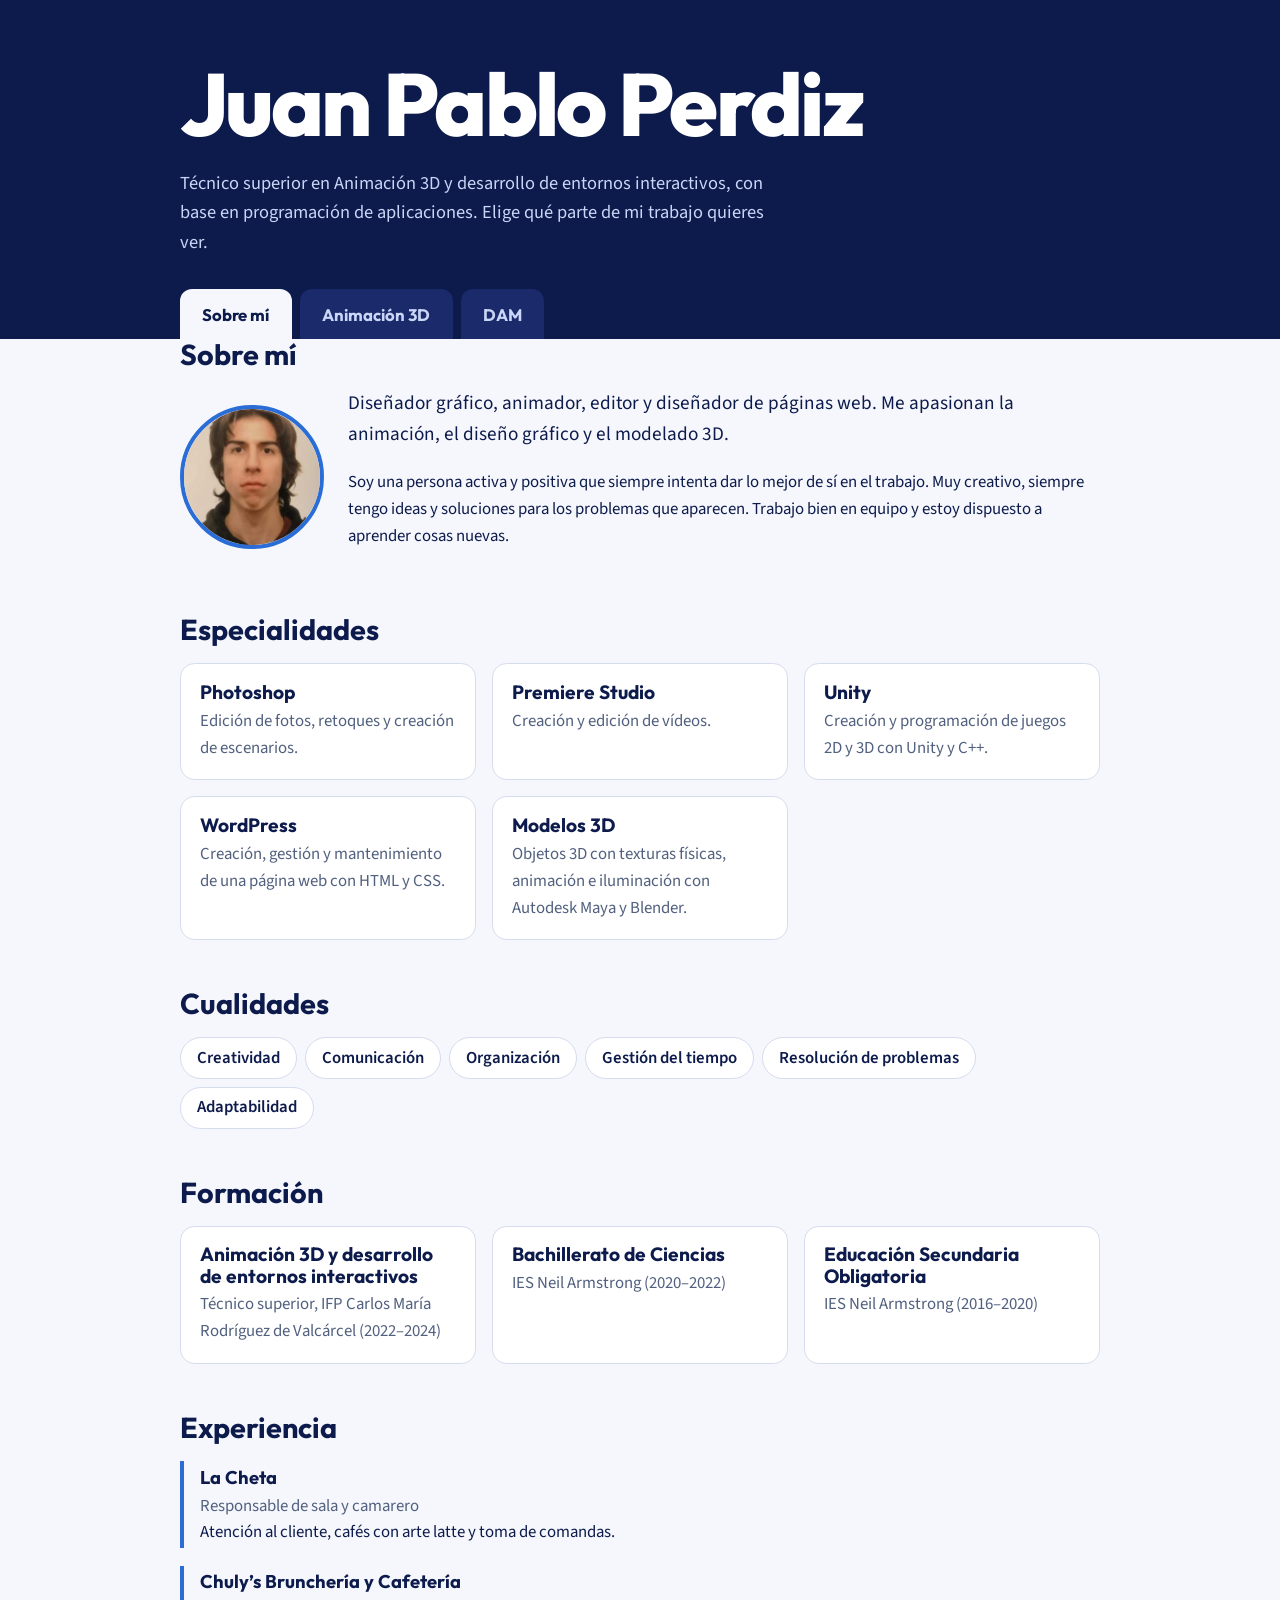
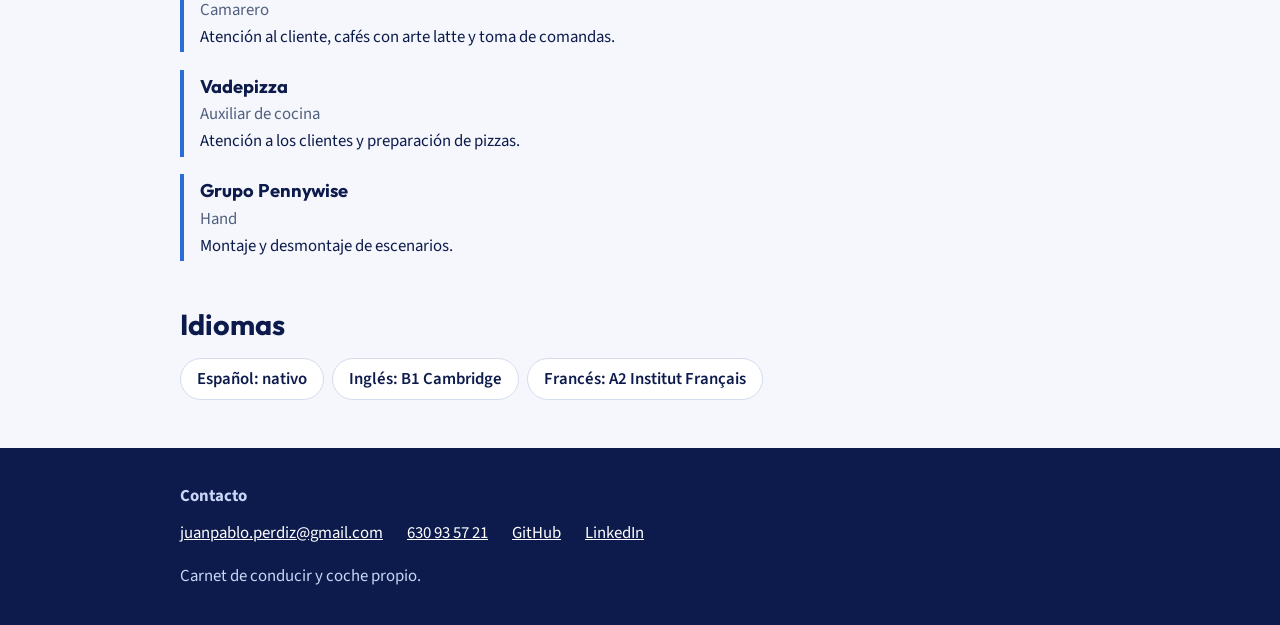
==== index.html @ 3cbb6562 "CAmbio nombre" ====
<!DOCTYPE html>
<html lang="es">
<head>
<meta charset="utf-8">
<meta name="viewport" content="width=device-width, initial-scale=1, viewport-fit=cover">
<title>Juan Pablo Perdiz – Portfolio</title>
<link rel="preconnect" href="https://fonts.googleapis.com">
<link href="https://fonts.googleapis.com/css2?family=Outfit:wght@500;700;800&family=Source+Sans+3:wght@400;600&display=swap" rel="stylesheet">
<style>
:root{
  --bg:#f5f7fc;--surface:#fff;--ink:#0d1b4c;--muted:#51607f;--line:#d5dcee;
  --blue:#2a6dd6;--navy:#0d1b4c;--on-navy:#fff;
  --ok-bg:#d6f5df;--ok:#1b7a3a;--bad-bg:#fbdcdc;--bad:#b42323;--warn-bg:#fdeccb;--warn:#9a6a00;
  color-scheme:light;
  box-sizing:border-box;padding-top:env(safe-area-inset-top,0px);padding-bottom:env(safe-area-inset-bottom,0px);
}
@media (prefers-color-scheme:dark){:root:not([data-theme="light"]){
  --bg:#0a1130;--surface:#121c45;--ink:#eaf0ff;--muted:#a3b0d4;--line:#27346b;
  --blue:#6ea2ff;--navy:#050a20;--on-navy:#fff;
  --ok-bg:#12351f;--ok:#7be3a0;--bad-bg:#3d1717;--bad:#ff9b9b;--warn-bg:#3b2d0c;--warn:#ffd37a;
  color-scheme:dark;}}
:root[data-theme="dark"]{--bg:#0a1130;--surface:#121c45;--ink:#eaf0ff;--muted:#a3b0d4;--line:#27346b;--blue:#6ea2ff;--navy:#050a20;--ok-bg:#12351f;--ok:#7be3a0;--bad-bg:#3d1717;--bad:#ff9b9b;--warn-bg:#3b2d0c;--warn:#ffd37a;color-scheme:dark}
*{box-sizing:border-box}
html{scroll-padding-top:env(safe-area-inset-top,0px)}
body{margin:0;background:var(--bg);color:var(--ink);font:400 1.05rem/1.6 "Source Sans 3",system-ui,sans-serif}
h1,h2,h3{font-family:Outfit,system-ui,sans-serif;line-height:1.1;margin:0}
a{color:var(--blue)}
:focus-visible{outline:3px solid var(--blue);outline-offset:3px}
.wrap{max-width:60rem;margin:0 auto;padding:0 1.25rem}
header.hero{background:var(--navy);color:var(--on-navy);padding:3.5rem 0 0}
.hero h1{font-weight:800;font-size:clamp(2.6rem,9vw,5.5rem);letter-spacing:-.03em}
.hero p{max-width:38rem;color:#c9d6f7;margin:1rem 0 2rem;font-size:1.15rem}
.tabs{display:flex;gap:.5rem;flex-wrap:wrap}
.tab{font:700 1.05rem Outfit,sans-serif;padding:.9rem 1.4rem;border:0;border-radius:.75rem .75rem 0 0;background:#1a2a6a;color:#c9d6f7;cursor:pointer}
.tab[aria-selected="true"]{background:var(--bg);color:var(--ink)}
main{padding:2.5rem 0 1rem}
section{margin:0 0 3rem}
h2{font-size:1.8rem;margin-bottom:1.1rem}
h3{font-size:1.2rem}
.lead{font-size:1.2rem;max-width:42rem}
.grid{display:grid;gap:1rem;grid-template-columns:repeat(auto-fit,minmax(15rem,1fr))}
.box{background:var(--surface);border:1px solid var(--line);border-radius:.9rem;padding:1.1rem 1.2rem}
.box p{margin:.3rem 0 0;color:var(--muted)}
.chips{display:flex;flex-wrap:wrap;gap:.5rem;padding:0;list-style:none;margin:0}
.chips li{background:var(--surface);border:1px solid var(--line);border-radius:2rem;padding:.4rem 1rem;font-weight:600}
.job{border-left:4px solid var(--blue);padding:.1rem 0 .1rem 1rem;margin-bottom:1.1rem}
.job b{font-family:Outfit,sans-serif;font-size:1.15rem}
.job span{display:block;color:var(--muted)}
.project{background:var(--surface);border:1px solid var(--line);border-radius:1.2rem;padding:1.6rem}
.project h3{font-size:1.7rem;margin-bottom:.4rem}
.cols{display:grid;gap:2rem;grid-template-columns:repeat(auto-fit,minmax(18rem,1fr));margin-top:1.4rem}
.cols h4{font:700 1.1rem Outfit,sans-serif;margin:0 0 .4rem}
.cols ul{margin:0;padding-left:1.1rem}
.cols li{margin-bottom:.35rem}
.btn{display:inline-block;background:var(--blue);color:#fff;text-decoration:none;font:700 1rem Outfit,sans-serif;padding:.8rem 1.4rem;border-radius:.7rem;border:0;cursor:pointer}
.demo{margin-top:1.6rem;background:var(--bg);border:1px dashed var(--line);border-radius:1rem;padding:1.1rem}
.demo>p{margin:0 0 .8rem;color:var(--muted);font-size:.95rem}
.card{display:flex;align-items:center;justify-content:space-between;gap:1rem;background:var(--surface);border:1px solid var(--line);border-radius:10px;padding:.8rem 1.1rem;margin-bottom:.6rem}
.card b{font:700 1.1rem Outfit,sans-serif}
.card small{display:block;color:var(--muted)}
.card .r{display:flex;flex-direction:column;align-items:flex-end;gap:.5rem}
.badge{border-radius:1rem;padding:.15rem .7rem;font-weight:700;font-size:.9rem}
.b-ok{background:var(--ok-bg);color:var(--ok)}.b-bad{background:var(--bad-bg);color:var(--bad)}.b-warn{background:var(--warn-bg);color:var(--warn)}
.card button{background:#2f6fdb;color:#fff;border:0;border-radius:.4rem;padding:.35rem .8rem;font:600 .9rem "Source Sans 3",sans-serif;cursor:pointer}
dialog{border:1px solid var(--line);border-radius:1rem;background:var(--surface);color:var(--ink);padding:1.4rem;width:min(22rem,90vw)}
dialog::backdrop{background:rgba(5,10,32,.55)}
dialog dl{display:grid;grid-template-columns:auto 1fr;gap:.4rem 1rem;margin:1rem 0}
dialog dt{font-weight:700}dialog dd{margin:0}
footer{background:var(--navy);color:#c9d6f7;padding:2.2rem 0}
footer a{color:#fff}
footer ul{list-style:none;padding:0;margin:.6rem 0 0;display:flex;gap:1.5rem;flex-wrap:wrap}
[hidden]{display:none!important}
@media (prefers-reduced-motion:no-preference){.panel:not([hidden]){animation:in .25s ease-out}@keyframes in{from{opacity:0}to{opacity:1}}}
.me{display:grid;gap:1.5rem;grid-template-columns:auto 1fr;align-items:center}
.me img{width:9rem;height:9rem;object-fit:cover;border-radius:50%;border:4px solid var(--blue)}
@media(max-width:34rem){.me{grid-template-columns:1fr}}
.gal{display:grid;gap:.8rem;grid-template-columns:repeat(auto-fill,minmax(14rem,1fr));margin:1rem 0 0}
.gal.shots{grid-template-columns:repeat(auto-fill,minmax(16rem,1fr))}
.gal figure,.pair{margin:0}
.gal img{width:100%;height:12rem;object-fit:cover;border-radius:.7rem;border:1px solid var(--line);cursor:zoom-in;display:block;background:var(--surface)}
.gal.tall img{height:16rem;object-fit:contain;background:#fff}
.pairs{display:grid;gap:1rem;grid-template-columns:repeat(auto-fit,minmax(20rem,1fr));margin-top:1rem}
.pair{display:grid;grid-template-columns:1fr 1fr;gap:.5rem}
.pair span{display:block;font:700 .95rem Outfit,sans-serif;margin-bottom:.25rem}
.pair img{width:100%;height:9rem;object-fit:cover;border-radius:.6rem;cursor:zoom-in;display:block}
.sub{margin:2.2rem 0 .2rem;font-size:1.4rem}
.sub+p{margin:.2rem 0 0;color:var(--muted)}
dialog.lb{width:min(64rem,96vw);padding:.6rem;background:var(--surface)}
dialog.lb img{width:100%;max-height:80vh;object-fit:contain;display:block;border-radius:.6rem}
dialog.lb button{margin-top:.6rem}
.hp{--hbg:#e9e7ff;--hcard:#fff;--hline:#0d1b4c;--hsh:#0d1b4c;--hbox:#ece9ff;background:var(--hbg);padding:1.4rem;border-radius:1.4rem;display:grid;gap:1.6rem}
@media (prefers-color-scheme:dark){:root:not([data-theme="light"]) .hp{--hbg:#171347;--hcard:#121c45;--hline:#8fa6ff;--hsh:#050a20;--hbox:#1b2660}}
.hp-t{font-size:clamp(1.8rem,5vw,2.6rem);margin:.2rem .2rem 0}
.hc{background:var(--hcard);border:2px solid var(--hline);border-radius:1.2rem;box-shadow:7px 7px 0 var(--hsh);padding:1.5rem 1.6rem}
.hc h4{font:800 1.6rem Outfit,sans-serif;margin:0 0 .6rem}
.hc p{margin:.4rem 0}
.hb3{display:grid;gap:1rem;grid-template-columns:repeat(auto-fit,minmax(13rem,1fr));margin-top:.8rem}
.hb3>div{background:var(--hbox);border:1.5px solid var(--hline);border-radius:.9rem;padding:1rem}
.hb3 b{font:700 1.05rem Outfit,sans-serif}
.hchips{display:flex;gap:.6rem;flex-wrap:wrap;margin:.6rem 0}
.hchips span{background:var(--hbox);border:1.5px solid var(--hline);border-radius:2rem;padding:.25rem .9rem;font-weight:700;font-size:.9rem}
.hchips .s-ok{background:#b9f0c8;color:#0d1b4c}.hchips .s-bad{background:#ff9d9d;color:#0d1b4c}.hchips .s-warn{background:#ffe09a;color:#0d1b4c}
.steps{list-style:none;counter-reset:s;padding:0;margin:.6rem 0 0;display:grid;gap:.8rem}
.steps li{counter-increment:s;display:flex;gap:.9rem;align-items:flex-start}
.steps li::before{content:counter(s);flex:none;width:1.7rem;height:1.7rem;border-radius:50%;background:#1f3bff;color:#fff;font:700 .95rem Outfit,sans-serif;display:grid;place-items:center;margin-top:.1rem}
.hc figcaption{font-size:.9rem;color:var(--muted);margin-top:.3rem}
.hc .demo{background:var(--hbox);border-color:var(--hline)}
.who{display:flex;gap:1rem;align-items:center}
.who img{width:4.5rem;height:4.5rem;border-radius:50%;object-fit:cover;border:2px solid var(--hline);flex:none}
.hbtn{display:inline-block;margin-top:.8rem;background:#ffd23f;color:#0d1b4c;font:700 .95rem Outfit,sans-serif;text-decoration:none;padding:.7rem 1.5rem;border-radius:2rem;border:2px solid #0d1b4c;box-shadow:3px 3px 0 #0d1b4c}
</style>
</head>
<body>
<header class="hero">
  <div class="wrap">
    <h1>Juan Pablo Perdiz</h1>
    <p>Técnico superior en Animación 3D y desarrollo de entornos interactivos, con base en programación de aplicaciones. Elige qué parte de mi trabajo quieres ver.</p>
    <div class="tabs" role="tablist" aria-label="Áreas del portfolio">
      <button class="tab" role="tab" id="t-about" aria-controls="p-about" aria-selected="true">Sobre mí</button>
      <button class="tab" role="tab" id="t-3d" aria-controls="p-3d" aria-selected="false">Animación 3D</button>
      <button class="tab" role="tab" id="t-dam" aria-controls="p-dam" aria-selected="false">DAM</button>
    </div>
  </div>
</header>

<main class="wrap">

<!-- PESTAÑA 3D -->
<div class="panel" role="tabpanel" id="p-about" aria-labelledby="t-about">
  <section>
    <h2>Sobre mí</h2>
    <div class="me"><img src="[data-uri]" alt="Retrato de Juan Pablo Perdiz" loading="lazy"><div>
      <p class="lead" style="margin-top:0">Diseñador gráfico, animador, editor y diseñador de páginas web. Me apasionan la animación, el diseño gráfico y el modelado 3D.</p>
      <p>Soy una persona activa y positiva que siempre intenta dar lo mejor de sí en el trabajo. Muy creativo, siempre tengo ideas y soluciones para los problemas que aparecen. Trabajo bien en equipo y estoy dispuesto a aprender cosas nuevas.</p></div></div>
  </section>
  <section>
    <h2>Especialidades</h2>
    <div class="grid">
      <div class="box"><h3>Photoshop</h3><p>Edición de fotos, retoques y creación de escenarios.</p></div>
      <div class="box"><h3>Premiere Studio</h3><p>Creación y edición de vídeos.</p></div>
      <div class="box"><h3>Unity</h3><p>Creación y programación de juegos 2D y 3D con Unity y C++.</p></div>
      <div class="box"><h3>WordPress</h3><p>Creación, gestión y mantenimiento de una página web con HTML y CSS.</p></div>
      <div class="box"><h3>Modelos 3D</h3><p>Objetos 3D con texturas físicas, animación e iluminación con Autodesk Maya y Blender.</p></div>
    </div>
  </section>
  <section>
    <h2>Cualidades</h2>
    <ul class="chips"><li>Creatividad</li><li>Comunicación</li><li>Organización</li><li>Gestión del tiempo</li><li>Resolución de problemas</li><li>Adaptabilidad</li></ul>
  </section>
  <section>
    <h2>Formación</h2>
    <div class="grid">
      <div class="box"><h3>Animación 3D y desarrollo de entornos interactivos</h3><p>Técnico superior, IFP Carlos María Rodríguez de Valcárcel (2022–2024)</p></div>
      <div class="box"><h3>Bachillerato de Ciencias</h3><p>IES Neil Armstrong (2020–2022)</p></div>
      <div class="box"><h3>Educación Secundaria Obligatoria</h3><p>IES Neil Armstrong (2016–2020)</p></div>
    </div>
  </section>
  <section>
    <h2>Experiencia</h2>
    <div class="job"><b>La Cheta</b><span>Responsable de sala y camarero</span>Atención al cliente, cafés con arte latte y toma de comandas.</div>
    <div class="job"><b>Chuly’s Brunchería y Cafetería</b><span>Camarero</span>Atención al cliente, cafés con arte latte y toma de comandas.</div>
    <div class="job"><b>Vadepizza</b><span>Auxiliar de cocina</span>Atención a los clientes y preparación de pizzas.</div>
    <div class="job"><b>Grupo Pennywise</b><span>Hand</span>Montaje y desmontaje de escenarios.</div>
  </section>
  <section>
    <h2>Idiomas</h2>
    <ul class="chips"><li>Español: nativo</li><li>Inglés: B1 Cambridge</li><li>Francés: A2 Institut Français</li></ul>
  </section>
</div>

<!-- PESTAÑA 3D -->
<div class="panel" role="tabpanel" id="p-3d" aria-labelledby="t-3d" hidden>
  <section>
    <h2>Animación 3D</h2>
    <p class="lead">Mi formación como técnico superior se centró en la animación 3D y los entornos interactivos. Aquí tienes mis herramientas y una selección de los trabajos de mi portfolio.</p>
  </section>
  <section>
    <h2>Habilidades</h2>
    <ul class="chips">
      <li>Maya</li><li>Blender</li><li>Modelado 3D</li><li>Animación 2D/3D</li><li>Photoshop</li><li>Procreate</li><li>Premiere</li><li>Unity</li><li>WordPress</li>
    </ul>
  </section>
  <section>
    <h2>Trabajos</h2>
    <h3 class="sub">Modelos 3D y animaciones con Maya</h3>
    <p>Escenas con texturas, iluminación y personajes. Pulsa una imagen para verla grande.</p>
    <div class="gal "><figure><img src="[data-uri]" alt="Escena urbana con neones modelada en Maya" loading="lazy"></figure><figure><img src="[data-uri]" alt="Personajes en un escenario 3D" loading="lazy"></figure><figure><img src="[data-uri]" alt="Paisaje 3D con colores vivos" loading="lazy"></figure><figure><img src="[data-uri]" alt="Tanques sobre césped junto a un edificio" loading="lazy"></figure><figure><img src="[data-uri]" alt="Dos tanques y un edificio, vista general" loading="lazy"></figure><figure><img src="[data-uri]" alt="Escena de tanques desde otro ángulo" loading="lazy"></figure></div>
    <h3 class="sub">Dibujos de «Valtober»</h3>
    <p>Un dibujo cada día durante octubre, cada uno con una temática distinta.</p>
    <div class="gal tall"><figure><img src="[data-uri]" alt="Dibujo a lápiz de una nave" loading="lazy"></figure><figure><img src="[data-uri]" alt="Dibujo a lápiz de una calavera" loading="lazy"></figure><figure><img src="[data-uri]" alt="Dibujo a lápiz de una criatura" loading="lazy"></figure><figure><img src="[data-uri]" alt="Dibujo a lápiz de un samurái" loading="lazy"></figure><figure><img src="[data-uri]" alt="Dibujo a lápiz de una ciudad con coche" loading="lazy"></figure><figure><img src="[data-uri]" alt="Dibujo a lápiz de un mecha" loading="lazy"></figure></div>
    <h3 class="sub">Fotos editadas con Photoshop</h3>
    <p>Retoque de color e iluminación, y creación de escenarios.</p>
    <div class="pairs"><figure class="pair"><div><span>Antes</span><img src="[data-uri]" alt="Retrato nocturno con luces desenfocadas (antes)" loading="lazy"></div><div><span>Después</span><img src="[data-uri]" alt="Retrato nocturno con luces desenfocadas (después)" loading="lazy"></div></figure><figure class="pair"><div><span>Antes</span><img src="[data-uri]" alt="Calle de noche bajo la lluvia (antes)" loading="lazy"></div><div><span>Después</span><img src="[data-uri]" alt="Calle de noche bajo la lluvia (después)" loading="lazy"></div></figure></div>
    <div class="gal "><figure><img src="[data-uri]" alt="Acorazado Bismarck en un fiordo, con el título" loading="lazy"></figure><figure><img src="[data-uri]" alt="Paisaje fantástico con rocas y setas gigantes" loading="lazy"></figure></div>
    <h3 class="sub">Dibujos con Procreate</h3>
    <div class="gal "><figure><img src="[data-uri]" alt="Ilustración digital de un guerrero" loading="lazy"></figure><figure><img src="[data-uri]" alt="Ilustración digital de un personaje oscuro" loading="lazy"></figure><figure><img src="[data-uri]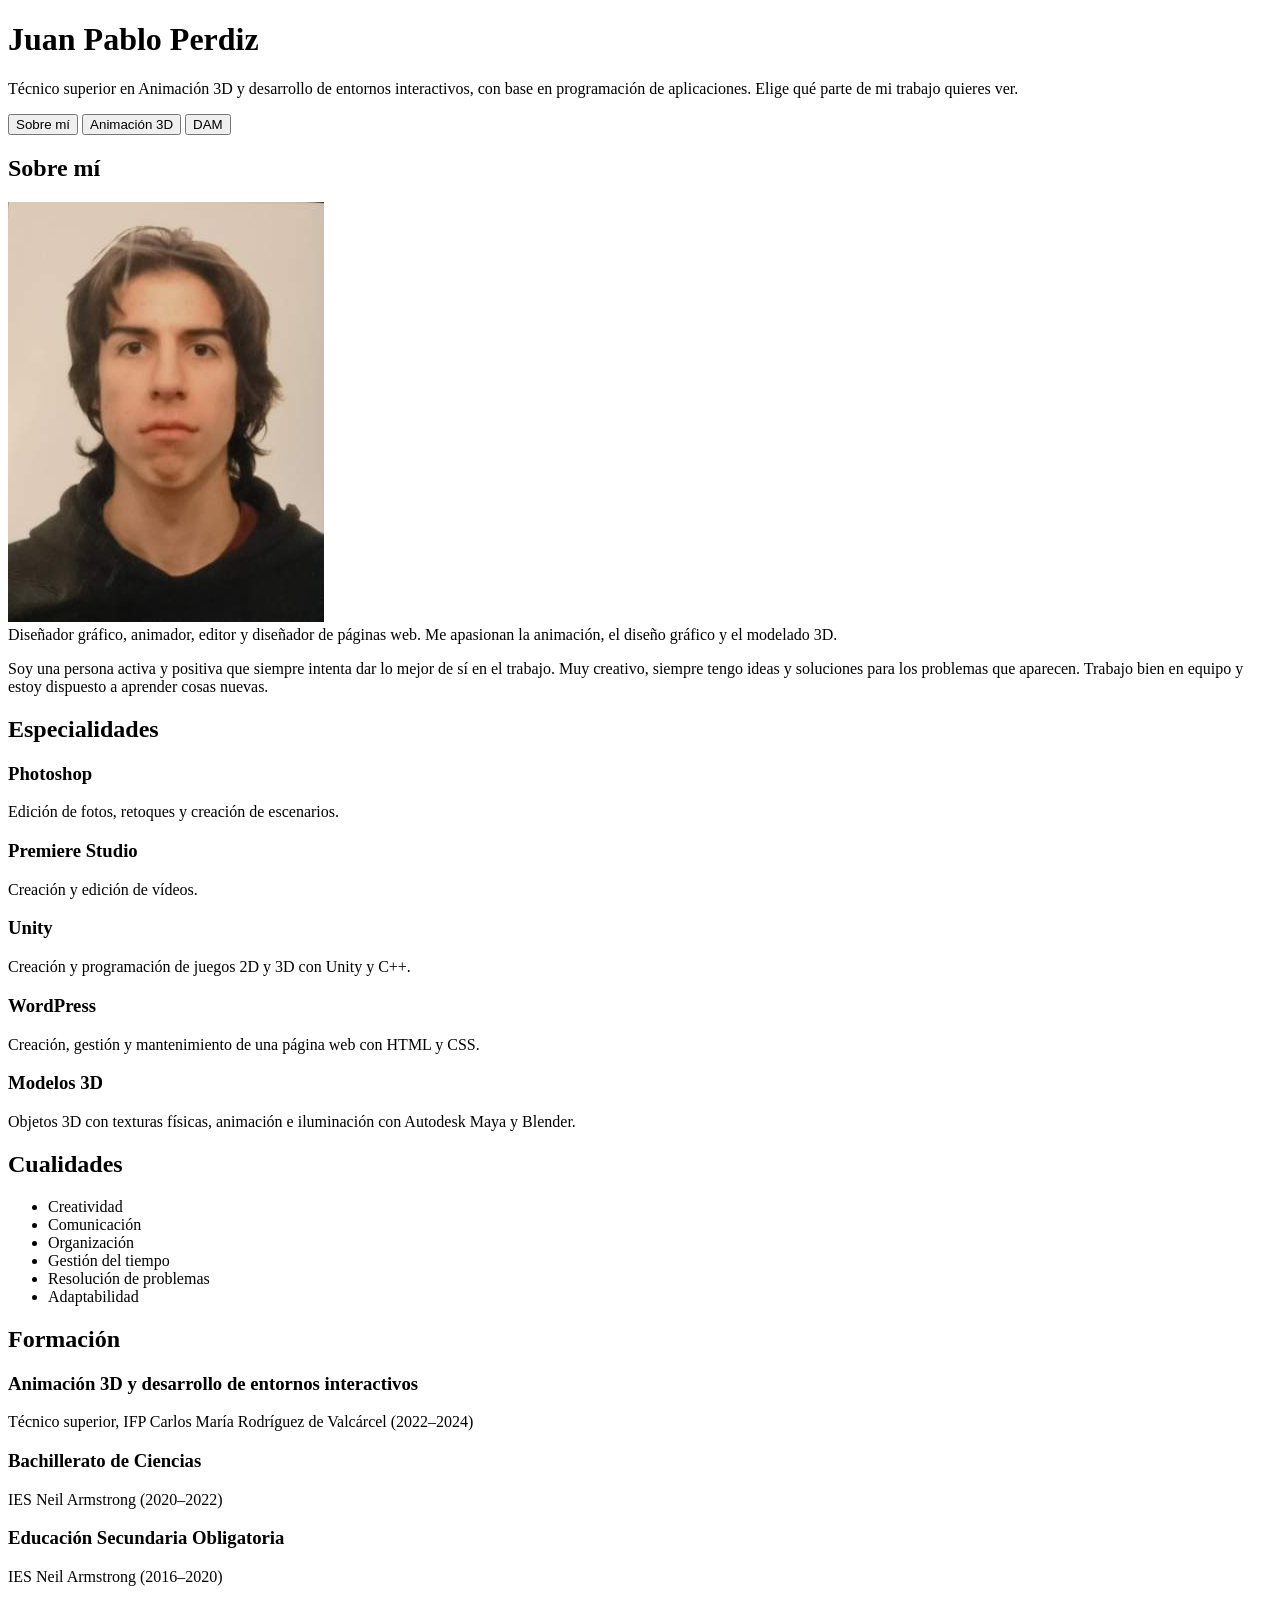
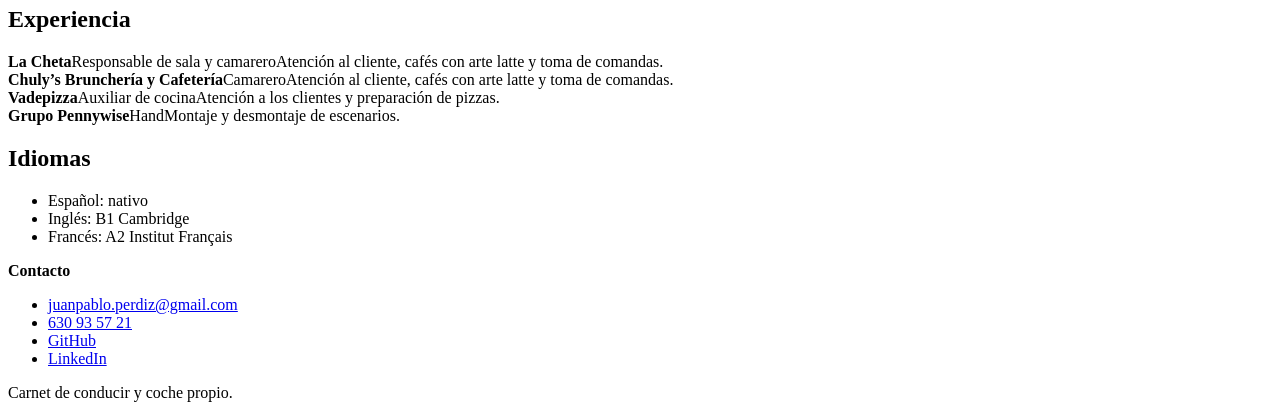
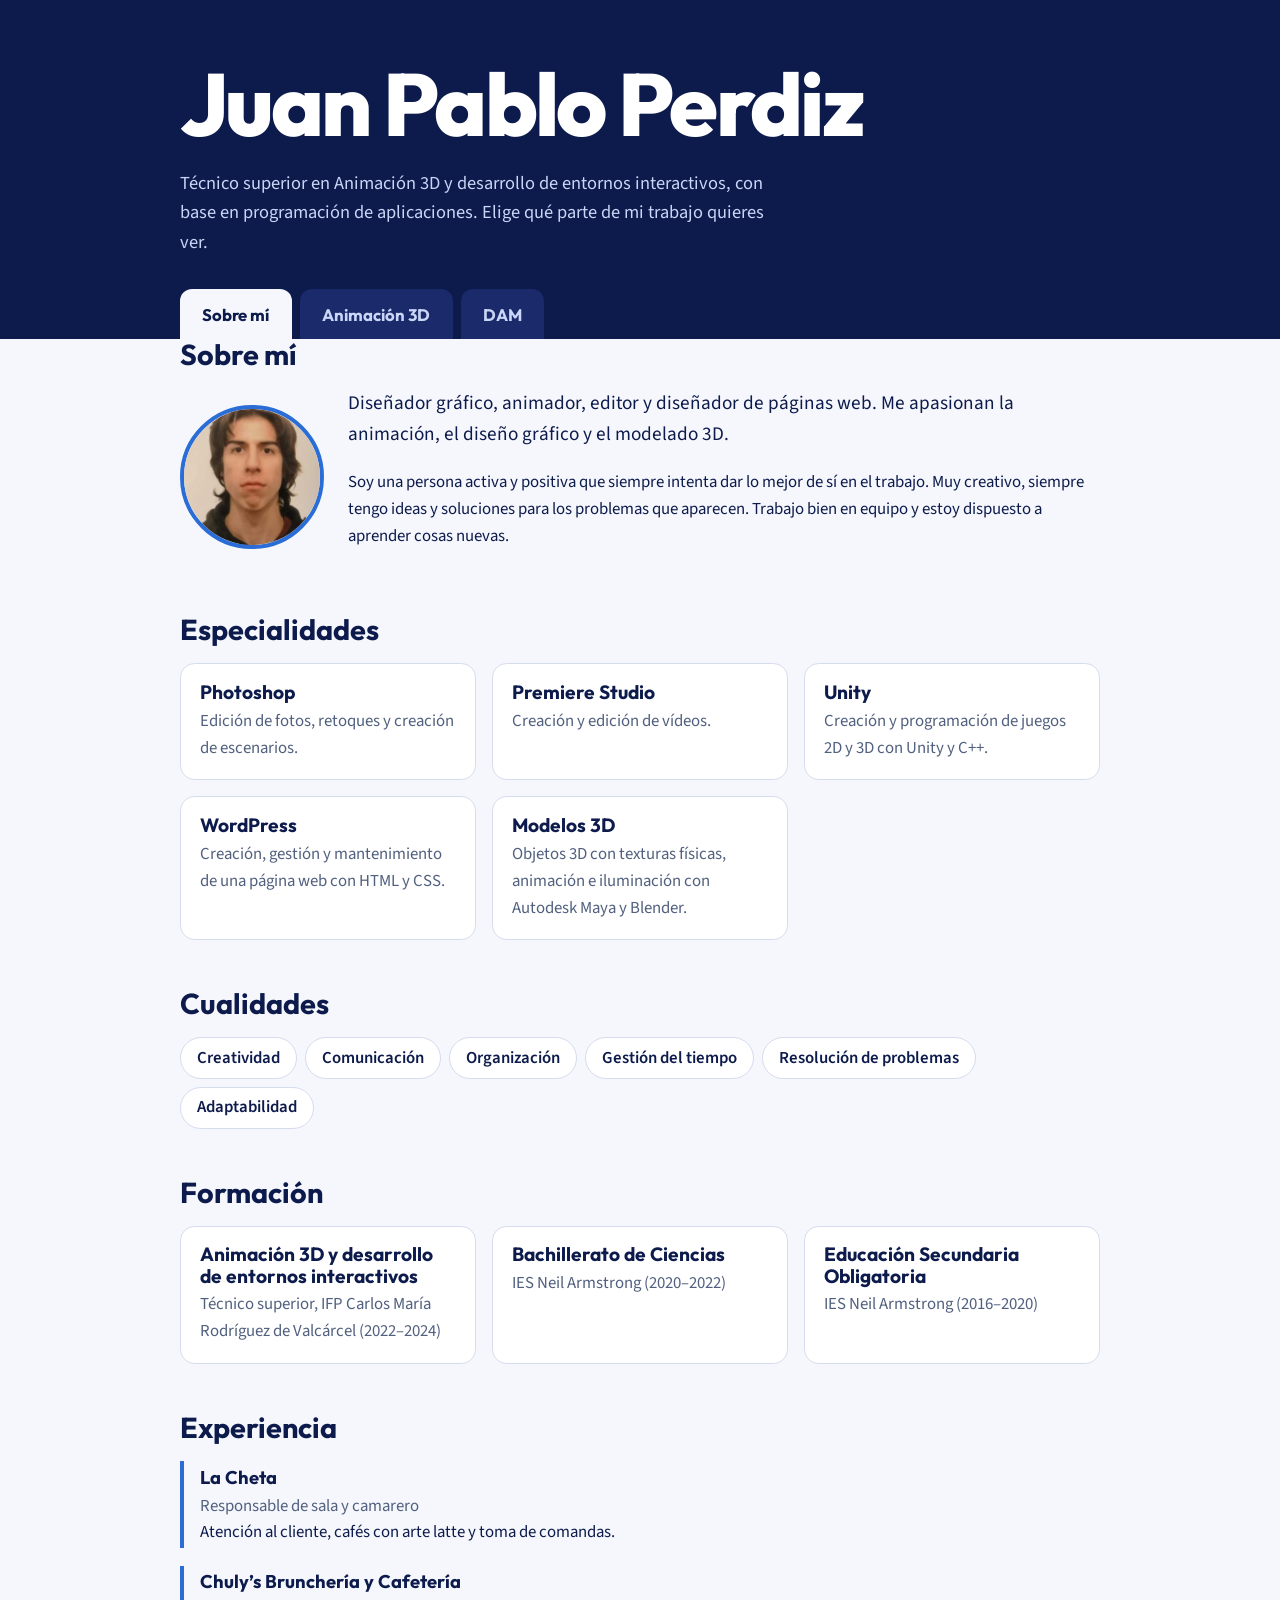
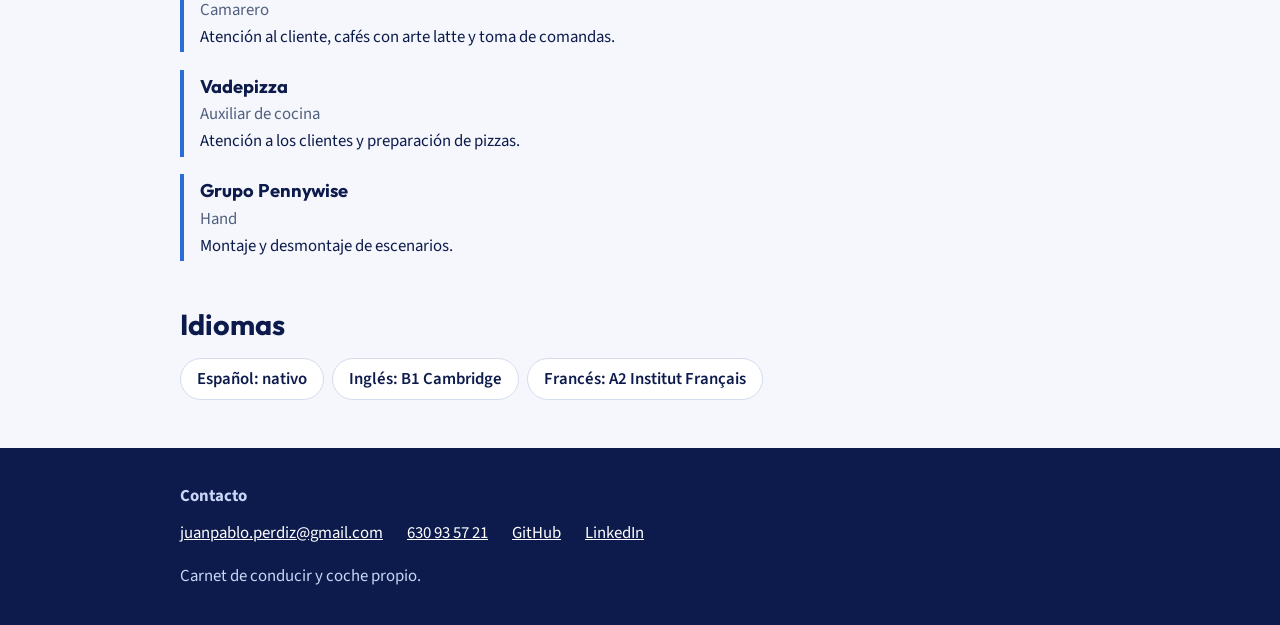
